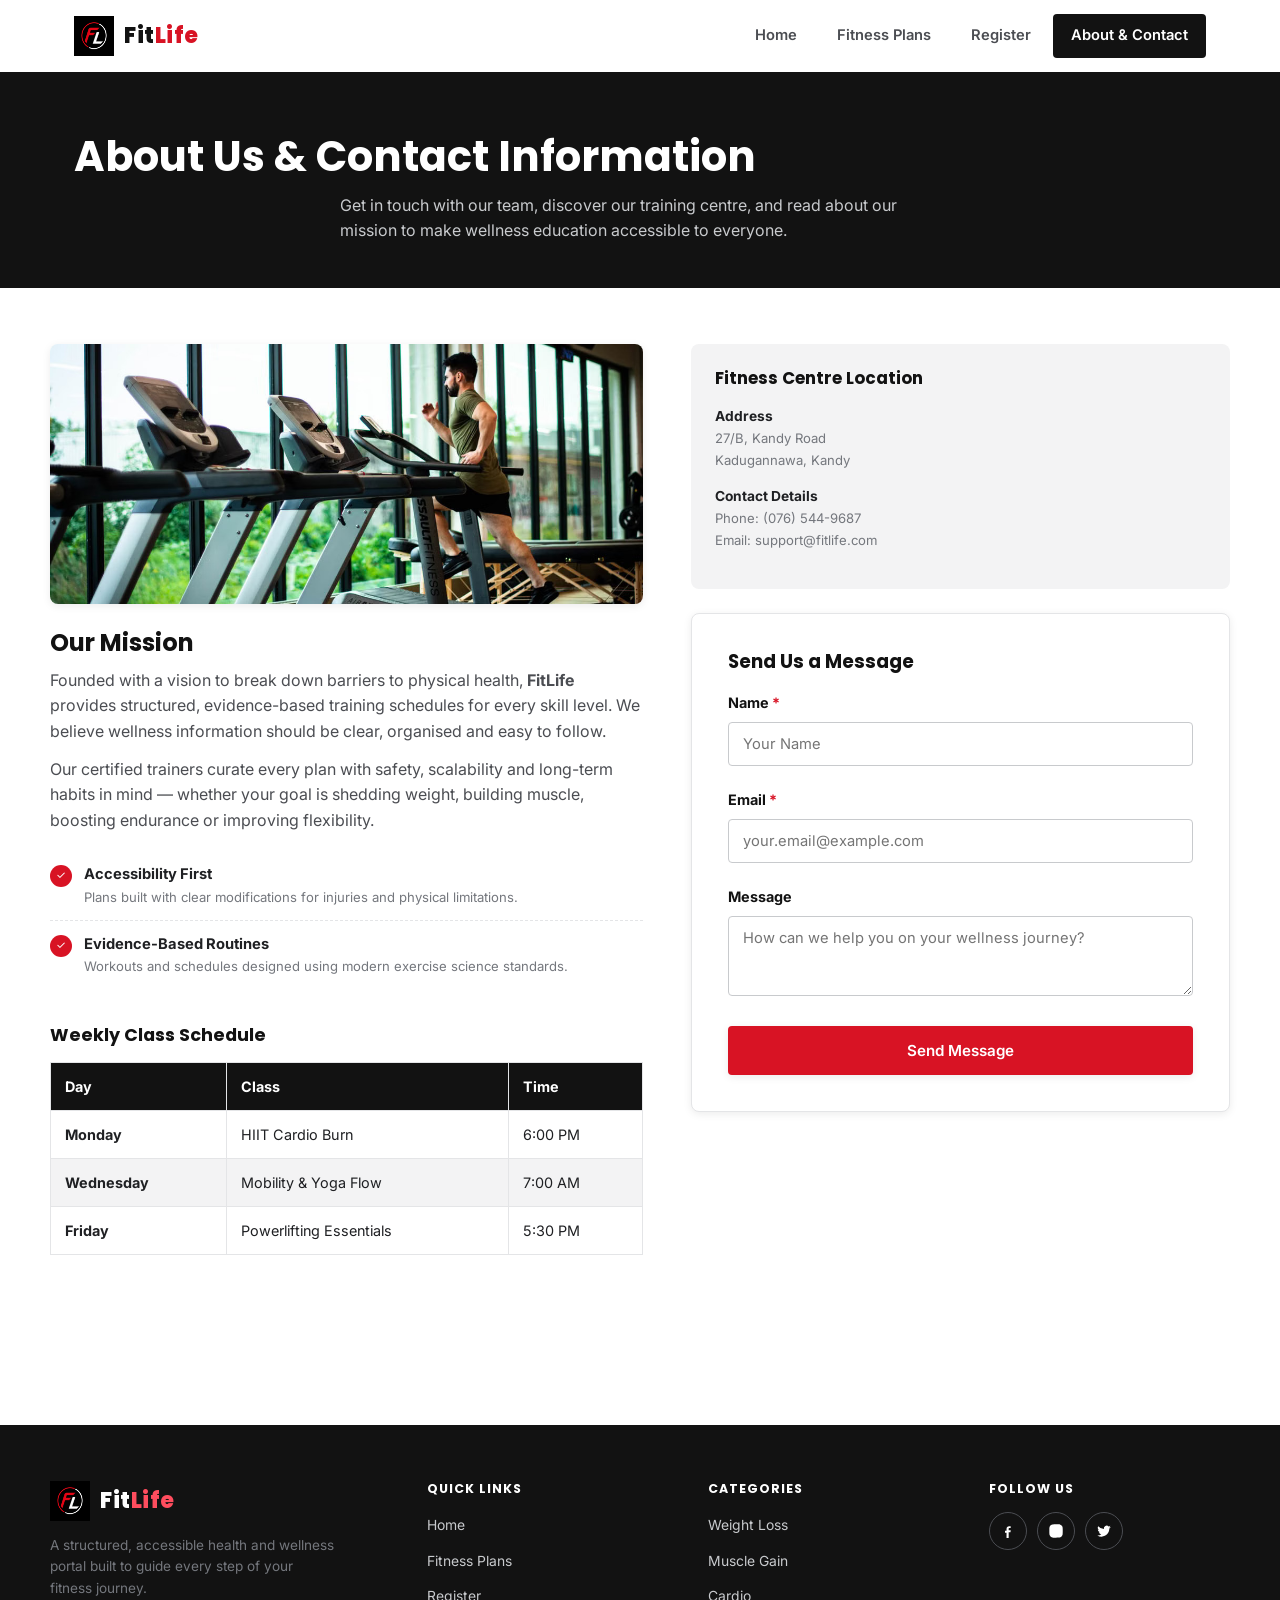
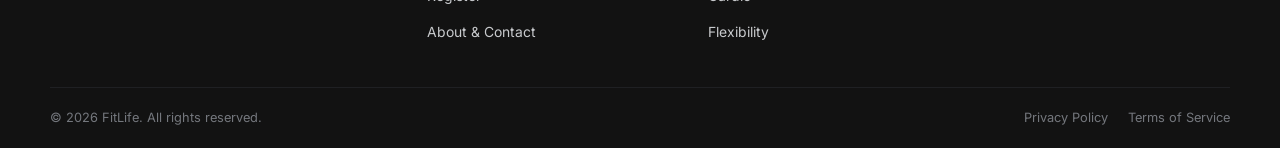
==== about.html @ 2f53031e "First commit - frontend website" ====
<!DOCTYPE html>
<html lang="en">
<head>
  <meta charset="UTF-8">
  <meta name="viewport" content="width=device-width, initial-scale=1.0">
  <title>FitLife | About &amp; Contact</title>
  <meta name="description" content="Learn about FitLife's mission and get in touch with our team.">
  <link rel="preconnect" href="https://fonts.googleapis.com">
  <link href="https://fonts.googleapis.com/css2?family=Poppins:wght@600;700;800&family=Inter:wght@400;500;600;700&display=swap" rel="stylesheet">
  <link rel="stylesheet" href="css/style.css">
  <link rel="stylesheet" href="css/register.css">
</head>
<body>
  <a class="skip-link" href="#main">Skip to main content</a>

  <!--Header / Navigation -->
  <header class="site-header">
    <div class="container header-inner">
      <a href="index.html" class="logo" aria-label="FitLife home">
        <img src="images/logo.png" alt="FitLife Logo" class="logo-icon">
        <span class="logo-text">Fit<span class="accent">Life</span></span>
      </a>
      <nav class="main-nav" id="mainNav" aria-label="Primary">
        <a href="index.html" class="nav-link">Home</a>
        <a href="plans.html" class="nav-link">Fitness Plans</a>
        <a href="register.html" class="nav-link">Register</a>
        <a href="about.html" class="nav-link">About &amp; Contact</a>
      </nav>
      <button class="nav-toggle" id="navToggle" aria-label="Toggle navigation menu" aria-expanded="false" aria-controls="mainNav">
        <span></span><span></span><span></span>
      </button>
    </div>
  </header>

  <main id="main">
    <div class="page-banner">
      <div class="container text-left">
        <h1>About Us &amp; Contact Information</h1>
        <p>Get in touch with our team, discover our training centre, and read about our mission to make wellness education accessible to everyone.</p>
      </div>
    </div>

    <div class="container about-layout">
      <!-- Left column: mission -->
      <div>
        <div class="about-photo">
          <img src="images/hero-gym.jpg" alt="Interior of the FitLife training centre with gym equipment">
        </div>
        <h2>Our Mission</h2>
        <p class="mission-text">Founded with a vision to break down barriers to physical health, <strong>FitLife</strong> provides structured, evidence-based training schedules for every skill level. We believe wellness information should be clear, organised and easy to follow.</p>
        <p class="mission-text">Our certified trainers curate every plan with safety, scalability and long-term habits in mind &mdash; whether your goal is shedding weight, building muscle, boosting endurance or improving flexibility.</p>

        <div class="commitment-list">
          <div class="commitment-item">
            <span class="commitment-check" aria-hidden="true">&#10003;</span>
            <div>
              <strong>Accessibility First</strong>
              <p>Plans built with clear modifications for injuries and physical limitations.</p>
            </div>
          </div>
          <div class="commitment-item">
            <span class="commitment-check" aria-hidden="true">&#10003;</span>
            <div>
              <strong>Evidence-Based Routines</strong>
              <p>Workouts and schedules designed using modern exercise science standards.</p>
            </div>
          </div>
        </div>

        <!-- Accessible data table -->
        <table class="data-table schedule-table">
          <caption>Weekly Class Schedule</caption>
          <thead>
            <tr>
              <th scope="col">Day</th>
              <th scope="col">Class</th>
              <th scope="col">Time</th>
            </tr>
          </thead>
          <tbody>
            <tr>
              <th scope="row">Monday</th>
              <td>HIIT Cardio Burn</td>
              <td>6:00 PM</td>
            </tr>
            <tr>
              <th scope="row">Wednesday</th>
              <td>Mobility &amp; Yoga Flow</td>
              <td>7:00 AM</td>
            </tr>
            <tr>
              <th scope="row">Friday</th>
              <td>Powerlifting Essentials</td>
              <td>5:30 PM</td>
            </tr>
          </tbody>
        </table>
      </div>

      <!-- Right column: contact -->
      <div>
        <div class="info-card">
          <h3>Fitness Centre Location</h3>
          <div class="info-row">
            <div>
              <strong>Address</strong>
              <span>27/B, Kandy Road<br>Kadugannawa, Kandy</span>
            </div>
          </div>
          <div class="info-row">
            <div>
              <strong>Contact Details</strong>
              <span>Phone: (076) 544-9687<br>Email: support@fitlife.com</span>
            </div>
          </div>
        </div>

        <div class="form-card">
          <h3 class="form-card-title">Send Us a Message</h3>
          <div id="contactMessageBox" class="form-message" role="status" aria-live="polite"></div>

          <form id="contactForm" novalidate>
            <div class="field" id="contactNameField">
              <label for="contactName">Name <span class="required-mark">*</span></label>
              <input type="text" id="contactName" name="contactName" placeholder="Your Name">
              <p class="field-error" id="contactNameError"></p>
            </div>
            <div class="field" id="contactEmailField">
              <label for="contactEmail">Email <span class="required-mark">*</span></label>
              <input type="email" id="contactEmail" name="contactEmail" placeholder="your.email@example.com">
              <p class="field-error" id="contactEmailError"></p>
            </div>
            <div class="field">
              <label for="contactMessage">Message</label>
              <textarea id="contactMessage" name="contactMessage" rows="3" placeholder="How can we help you on your wellness journey?"></textarea>
            </div>
            <button type="submit" class="btn btn-primary btn-block">Send Message</button>
          </form>
        </div>
      </div>
    </div>
  </main>

  <!-- Footer -->
  <footer class="site-footer">
    <div class="container footer-grid">
      <div class="footer-brand">
        <a href="index.html" class="logo" aria-label="FitLife home">
          <img src="images/logo.png" alt="FitLife Logo" class="logo-icon">
          <span class="logo-text">Fit<span class="accent">Life</span></span>
        </a>
        <p class="footer-about">A structured, accessible health and wellness portal built to guide every step of your fitness journey.</p>
      </div>
      <div>
        <h3 class="footer-heading">Quick Links</h3>
        <ul class="footer-links">
          <li><a href="index.html">Home</a></li>
          <li><a href="plans.html">Fitness Plans</a></li>
          <li><a href="register.html">Register</a></li>
          <li><a href="about.html">About &amp; Contact</a></li>
        </ul>
      </div>
      <div>
        <h3 class="footer-heading">Categories</h3>
        <ul class="footer-links">
          <li><a href="plans.html?category=weight-loss">Weight Loss</a></li>
          <li><a href="plans.html?category=muscle-gain">Muscle Gain</a></li>
          <li><a href="plans.html?category=cardio">Cardio</a></li>
          <li><a href="plans.html?category=flexibility">Flexibility</a></li>
        </ul>
      </div>
      <div>
        <h3 class="footer-heading">Follow Us</h3>
        <div class="footer-social">
          <a href="https://web.facebook.com" target="_blank" rel="noopener noreferrer" aria-label="FitLife on Facebook"><svg viewBox="0 0 24 24"><path d="M13 22v-8h2.7l.4-3H13V9c0-.9.2-1.5 1.6-1.5H16V5c-.3 0-1.2-.1-2.3-.1-2.3 0-3.9 1.4-3.9 4v2.6H7.5v3H9.8v8h3.2z"/></svg></a>
          <a href="https://www.instagram.com/?variant=following" target="_blank" rel="noopener noreferrer" aria-label="FitLife on Instagram"><svg viewBox="0 0 24 24"><path d="M12 8.3a3.7 3.7 0 1 0 0 7.4 3.7 3.7 0 0 0 0-7.4zM12 2c-2.7 0-3.1 0-4.1.1-1.1 0-1.8.2-2.4.5-.7.3-1.2.6-1.8 1.2C3.1 4.4 2.8 4.9 2.5 5.6c-.3.6-.4 1.3-.5 2.4C2 9 2 9.4 2 12s0 3.1.1 4.1c.1 1.1.2 1.8.5 2.4.3.7.6 1.2 1.2 1.8.6.6 1.1.9 1.8 1.2.6.3 1.3.4 2.4.5C8.9 22 9.3 22 12 22s3.1 0 4.1-.1c1.1 0 1.8-.2 2.4-.5.7-.3 1.2-.6 1.8-1.2.6-.6.9-1.1 1.2-1.8.3-.6.4-1.3.5-2.4.1-1 .1-1.4.1-4.1s0-3.1-.1-4.1c0-1.1-.2-1.8-.5-2.4-.3-.7-.6-1.2-1.2-1.8C19.6 3.1 19.1 2.8 18.4 2.5c-.6-.3-1.3-.4-2.4-.5C15 2 14.6 2 12 2z"/></svg></a>
          <a href="https://x.com/" target="_blank" rel="noopener noreferrer" aria-label="FitLife on Twitter"><svg viewBox="0 0 24 24"><path d="M22 5.9c-.7.3-1.5.6-2.3.7.8-.5 1.5-1.3 1.8-2.3-.8.5-1.7.8-2.6 1a4.1 4.1 0 0 0-7 3.7A11.6 11.6 0 0 1 3.4 4.7a4 4 0 0 0 1.3 5.5c-.7 0-1.3-.2-1.9-.5v.1c0 2 1.4 3.6 3.3 4a4.2 4.2 0 0 1-1.9.1c.5 1.6 2 2.8 3.8 2.9A8.3 8.3 0 0 1 2 18.6a11.6 11.6 0 0 0 6.3 1.9c7.5 0 11.7-6.3 11.7-11.7v-.5c.8-.6 1.5-1.3 2-2.4z"/></svg></a>
        </div>
      </div>
    </div>
    <div class="container footer-bottom">
      <p>&copy; 2026 FitLife. All rights reserved.</p>
      <div class="footer-legal">
        <a href="#">Privacy Policy</a>
        <a href="#">Terms of Service</a>
      </div>
    </div>
  </footer>

  <script src="js/main.js"></script>
  <script src="js/validate.js"></script>
</body>
</html>
---- css/style.css ----
/* 1. Design tokens */
:root {
  --red: #d81324;
  --red-dark: #a10d1b;
  --red-light: #ff4d5e;
  --black: #121212;
  --gray-900: #1f2023;
  --gray-700: #4b4d52;
  --gray-500: #74777d;
  --gray-300: #c8cacd;
  --gray-200: #e4e5e7;
  --gray-100: #f3f3f4;
  --white: #ffffff;

  --font-heading: 'Poppins', 'Segoe UI', Arial, sans-serif;
  --font-body: 'Inter', 'Segoe UI', Arial, sans-serif;

  --radius: 8px;
  --radius-sm: 4px;
  --shadow: 0 10px 30px rgba(18, 18, 18, 0.1);
  --shadow-sm: 0 2px 8px rgba(18, 18, 18, 0.08);
  --max-width: 1180px;
  --transition: 0.25s ease;
}

/* 2. Reset */
*, *::before, *::after { box-sizing: border-box; margin: 0; padding: 0; }

html { scroll-behavior: smooth; }

body {
  font-family: var(--font-body);
  color: var(--gray-900);
  background: var(--white);
  line-height: 1.6;
  -webkit-font-smoothing: antialiased;
}

img { max-width: 100%; display: block; }

a { color: inherit; text-decoration: none; }

ul { list-style: none; }

button { font-family: inherit; cursor: pointer; border: none; background: none; }

h1, h2, h3, h4 {
  font-family: var(--font-heading);
  color: var(--black);
  line-height: 1.25;
  font-weight: 700;
}

.container {
  width: 100%;
  max-width: var(--max-width);
  margin: 0 auto;
  padding: 0 24px;
}

/* Skip link for keyboard / screen-reader users */
.skip-link {
  position: absolute;
  left: -999px;
  top: 0;
  background: var(--red);
  color: var(--white);
  padding: 10px 18px;
  z-index: 999;
  border-radius: 0 0 var(--radius-sm) 0;
}
.skip-link:focus {
  left: 0;
}

/* Focus visibility for accessibility */
a:focus-visible,
button:focus-visible,
input:focus-visible,
select:focus-visible,
textarea:focus-visible {
  outline: 3px solid var(--red);
  outline-offset: 2px;
}

/* 3. Buttons */
.btn {
  display: inline-flex;
  align-items: center;
  justify-content: center;
  gap: 8px;
  padding: 13px 28px;
  border-radius: var(--radius-sm);
  font-weight: 600;
  font-size: 0.95rem;
  transition: transform var(--transition), background var(--transition), box-shadow var(--transition);
  border: 2px solid transparent;
}
.btn:hover { transform: translateY(-2px); }

.btn-primary {
  background: var(--red);
  color: var(--white);
  box-shadow: var(--shadow-sm);
}
.btn-primary:hover { background: var(--red-dark); }

.btn-outline {
  background: transparent;
  border-color: var(--black);
  color: var(--black);
}
.btn-outline:hover { background: var(--black); color: var(--white); }

.btn-dark {
  background: var(--black);
  color: var(--white);
}
.btn-dark:hover { background: var(--red); }

.btn-block { width: 100%; }

/* 4. Header & Navigation */
.site-header {
  position: sticky;
  top: 0;
  z-index: 100;
  background: var(--white);
  border-bottom: 3px solid var(--black);
}

.header-inner {
  display: flex;
  align-items: center;
  justify-content: space-between;
  padding-top: 14px;
  padding-bottom: 14px;
}

.logo {
  display: flex;
  align-items: center;
  gap: 10px;
}

.logo-icon {
  width: 40px;
  height: 40px;
  object-fit: contain;
}

.logo-text {
  font-family: var(--font-heading);
  font-weight: 800;
  font-size: 1.4rem;
  letter-spacing: 0.5px;
  color: var(--black);
}
.logo-text .accent { color: var(--red); }

.main-nav {
  display: flex;
  align-items: center;
  gap: 4px;
}

.nav-link {
  padding: 10px 18px;
  border-radius: var(--radius-sm);
  font-weight: 600;
  font-size: 0.92rem;
  color: var(--gray-700);
  transition: background var(--transition), color var(--transition);
}
.nav-link:hover { background: var(--gray-100); color: var(--black); }
.nav-link.active {
  background: var(--black);
  color: var(--white);
}

.nav-toggle {
  display: none;
  flex-direction: column;
  gap: 5px;
  padding: 8px;
}
.nav-toggle span {
  width: 26px;
  height: 3px;
  background: var(--black);
  border-radius: 2px;
  transition: transform var(--transition), opacity var(--transition);
}
.nav-toggle[aria-expanded="true"] span:nth-child(1) { transform: translateY(8px) rotate(45deg); }
.nav-toggle[aria-expanded="true"] span:nth-child(2) { opacity: 0; }
.nav-toggle[aria-expanded="true"] span:nth-child(3) { transform: translateY(-8px) rotate(-45deg); }

/* 5. Footer */
.site-footer {
  background: var(--black);
  color: var(--gray-300);
  margin-top: 80px;
}

.footer-grid {
  display: grid;
  grid-template-columns: 1.4fr 1fr 1fr 1fr;
  gap: 40px;
  padding: 56px 0 32px;
}

.footer-brand .logo-text { color: var(--white); }
.footer-brand .logo-text .accent { color: var(--red-light); }
.footer-about {
  margin-top: 14px;
  font-size: 0.85rem;
  color: var(--gray-500);
  max-width: 32ch;
}

.footer-heading {
  font-family: var(--font-heading);
  font-size: 0.78rem;
  font-weight: 700;
  letter-spacing: 1px;
  text-transform: uppercase;
  color: var(--white);
  margin-bottom: 16px;
}

.footer-links li { margin-bottom: 10px; }
.footer-links a {
  font-size: 0.87rem;
  color: var(--gray-300);
  transition: color var(--transition);
}
.footer-links a:hover { color: var(--red-light); }

.footer-social { display: flex; gap: 10px; }
.footer-social a {
  width: 38px;
  height: 38px;
  border: 1px solid var(--gray-700);
  border-radius: 50%;
  display: flex;
  align-items: center;
  justify-content: center;
  transition: background var(--transition), border-color var(--transition);
}
.footer-social a:hover { background: var(--red); border-color: var(--red); }
.footer-social svg { width: 16px; height: 16px; fill: var(--white); }

.footer-bottom {
  border-top: 1px solid var(--gray-900);
  padding: 20px 0;
  display: flex;
  align-items: center;
  justify-content: space-between;
  flex-wrap: wrap;
  gap: 12px;
  font-size: 0.8rem;
  color: var(--gray-500);
}
.footer-bottom a { color: var(--gray-500); }
.footer-bottom a:hover { color: var(--red-light); }
.footer-legal { display: flex; gap: 20px; }

/* 6. Shared section utilities */
.section { padding: 72px 0; }
.section-tight { padding: 48px 0; }

.section-head {
  max-width: 640px;
  margin: 0 auto 44px;
  text-align: center;
}
.section-head h2 { font-size: 2rem; margin-bottom: 10px; }
.section-head p { color: var(--gray-500); }

.eyebrow {
  display: inline-flex;
  align-items: center;
  gap: 8px;
  padding: 6px 14px;
  border: 1px solid var(--gray-200);
  border-radius: 999px;
  font-size: 0.72rem;
  font-weight: 700;
  letter-spacing: 1px;
  text-transform: uppercase;
  color: var(--gray-700);
}
.eyebrow .dot {
  width: 8px;
  height: 8px;
  border-radius: 50%;
  background: var(--red);
}

/* Basic accessible data table styling (reused where a table appears) */
.data-table { width: 100%; border-collapse: collapse; font-size: 0.9rem; }
.data-table caption {
  text-align: left;
  font-weight: 700;
  font-family: var(--font-heading);
  color: var(--black);
  margin-bottom: 12px;
  font-size: 1.1rem;
}
.data-table th, .data-table td {
  padding: 12px 14px;
  border: 1px solid var(--gray-200);
  text-align: left;
}
.data-table thead th {
  background: var(--black);
  color: var(--white);
}
.data-table tbody tr:nth-child(even) { background: var(--gray-100); }

/* Visually-hidden helper (for screen-reader-only text) */
.sr-only {
  position: absolute;
  width: 1px; height: 1px;
  padding: 0; margin: -1px;
  overflow: hidden;
  clip: rect(0,0,0,0);
  white-space: nowrap;
  border: 0;
}

/* Toast / success message used by JS form validation */
.form-message {
  padding: 12px 16px;
  border-radius: var(--radius-sm);
  font-size: 0.88rem;
  font-weight: 600;
  margin-top: 6px;
  display: none;
}
.form-message.success {
  display: block;
  background: #e9f9ee;
  color: #146c2e;
  border: 1px solid #b7ecc4;
}
.form-message.error {
  display: block;
  background: #fdeceb;
  color: var(--red-dark);
  border: 1px solid #f6b7bb;
}

.field-error {
  color: var(--red-dark);
  font-size: 0.78rem;
  font-weight: 600;
  margin-top: 4px;
  display: none;
}
.field-error.show { display: block; }

.has-error input, .has-error select, .has-error textarea {
  border-color: var(--red) !important;
}

/* Utility alignment classes (used sparingly to avoid inline styles) */
.text-left { text-align: left; }
.text-left p { margin-left: 0; }

/* 7. Responsive  */
@media (max-width: 900px) {
  .footer-grid { grid-template-columns: 1fr 1fr; }
}

@media (max-width: 800px) {
  .main-nav {
    position: absolute;
    top: 100%;
    left: 0;
    right: 0;
    background: var(--white);
    border-bottom: 3px solid var(--black);
    flex-direction: column;
    align-items: stretch;
    padding: 10px 24px 18px;
    display: none;
  }
  .main-nav.open { display: flex; }
  .nav-link { text-align: center; }
  .nav-toggle { display: flex; }
}

@media (max-width: 640px) {
  .footer-grid { grid-template-columns: 1fr; }
  .section-head h2 { font-size: 1.6rem; }
}
---- css/register.css ----
.page-banner {
  background: var(--black);
  color: var(--white);
  padding: 56px 0 44px;
  text-align: center;
}
.page-banner h1 { color: var(--white); font-size: clamp(1.8rem, 4vw, 2.6rem); }
.page-banner p { color: var(--gray-300); margin-top: 10px; max-width: 60ch; margin-left: auto; margin-right: auto; }
.page-banner .required-mark { color: var(--red-light); font-weight: 700; }

.form-wrapper {
  max-width: 680px;
  margin: 0 auto;
  padding: 56px 0 90px;
}

.form-card {
  background: var(--white);
  border: 1px solid var(--gray-200);
  border-radius: var(--radius);
  padding: 36px;
  box-shadow: var(--shadow-sm);
}

.field { margin-bottom: 22px; }
.field label {
  display: block;
  font-weight: 700;
  font-size: 0.9rem;
  margin-bottom: 8px;
  color: var(--black);
}
.required-mark { color: var(--red); }

.field input[type="text"],
.field input[type="email"],
.field input[type="tel"],
.field select,
.field textarea {
  width: 100%;
  padding: 12px 14px;
  border: 1px solid var(--gray-300);
  border-radius: var(--radius-sm);
  font-size: 0.92rem;
  font-family: inherit;
  transition: border-color var(--transition), box-shadow var(--transition);
}
.field input:focus,
.field select:focus,
.field textarea:focus {
  border-color: var(--red);
  box-shadow: 0 0 0 3px rgba(216,19,36,0.12);
  outline: none;
}
.field-hint { font-size: 0.78rem; color: var(--gray-500); margin-top: 6px; }

.radio-grid {
  display: grid;
  grid-template-columns: repeat(3, 1fr);
  gap: 12px;
}
.radio-option {
  border: 1px solid var(--gray-300);
  border-radius: var(--radius-sm);
  padding: 12px;
  display: flex;
  align-items: flex-start;
  gap: 10px;
  cursor: pointer;
  transition: border-color var(--transition), background var(--transition);
}
.radio-option:hover { background: var(--gray-100); }
.radio-option input { margin-top: 3px; accent-color: var(--red); width: 16px; height: 16px; }
.radio-option strong { display: block; font-size: 0.88rem; }
.radio-option span { display: block; font-size: 0.72rem; color: var(--gray-500); }

.checkbox-option {
  display: flex;
  align-items: flex-start;
  gap: 10px;
  font-size: 0.83rem;
  color: var(--gray-700);
  margin-bottom: 12px;
  cursor: pointer;
}
.checkbox-option input { margin-top: 3px; accent-color: var(--red); width: 16px; height: 16px; flex-shrink: 0; }

/* Contact page grid (about.html) */
.about-layout {
  display: grid;
  grid-template-columns: 1.1fr 1fr;
  gap: 48px;
  padding: 56px 0 90px;
  align-items: start;
}
.about-photo {
  border-radius: var(--radius);
  overflow: hidden;
  margin-bottom: 24px;
  box-shadow: var(--shadow-sm);
}
.about-photo img { width: 100%; height: 260px; object-fit: cover; }

.mission-text { color: var(--gray-700); margin-top: 10px; }
.mission-text + .mission-text { margin-top: 12px; }
.schedule-table { margin-top: 32px; }
.form-card-title { margin-bottom: 18px; }

.commitment-list { margin-top: 18px; }
.commitment-item {
  display: flex;
  gap: 12px;
  padding: 12px 0;
  border-top: 1px dashed var(--gray-200);
}
.commitment-item:first-child { border-top: none; }
.commitment-check {
  width: 22px; height: 22px;
  border-radius: 50%;
  background: var(--red);
  color: var(--white);
  flex-shrink: 0;
  display: flex; align-items: center; justify-content: center;
  font-size: 0.7rem;
  margin-top: 2px;
}
.commitment-item strong { display: block; font-size: 0.92rem; }
.commitment-item p { font-size: 0.82rem; color: var(--gray-500); }

.info-card {
  background: var(--gray-100);
  border-radius: var(--radius);
  padding: 24px;
  margin-bottom: 24px;
}
.info-card h3 { font-size: 1.05rem; margin-bottom: 16px; }
.info-row {
  display: flex;
  gap: 12px;
  margin-bottom: 14px;
  font-size: 0.86rem;
}
.info-row strong { display: block; }
.info-row span { color: var(--gray-500); font-size: 0.82rem; }

@media (max-width: 900px) {
  .about-layout { grid-template-columns: 1fr; }
}
@media (max-width: 560px) {
  .radio-grid { grid-template-columns: 1fr; }
  .form-card { padding: 24px; }
}
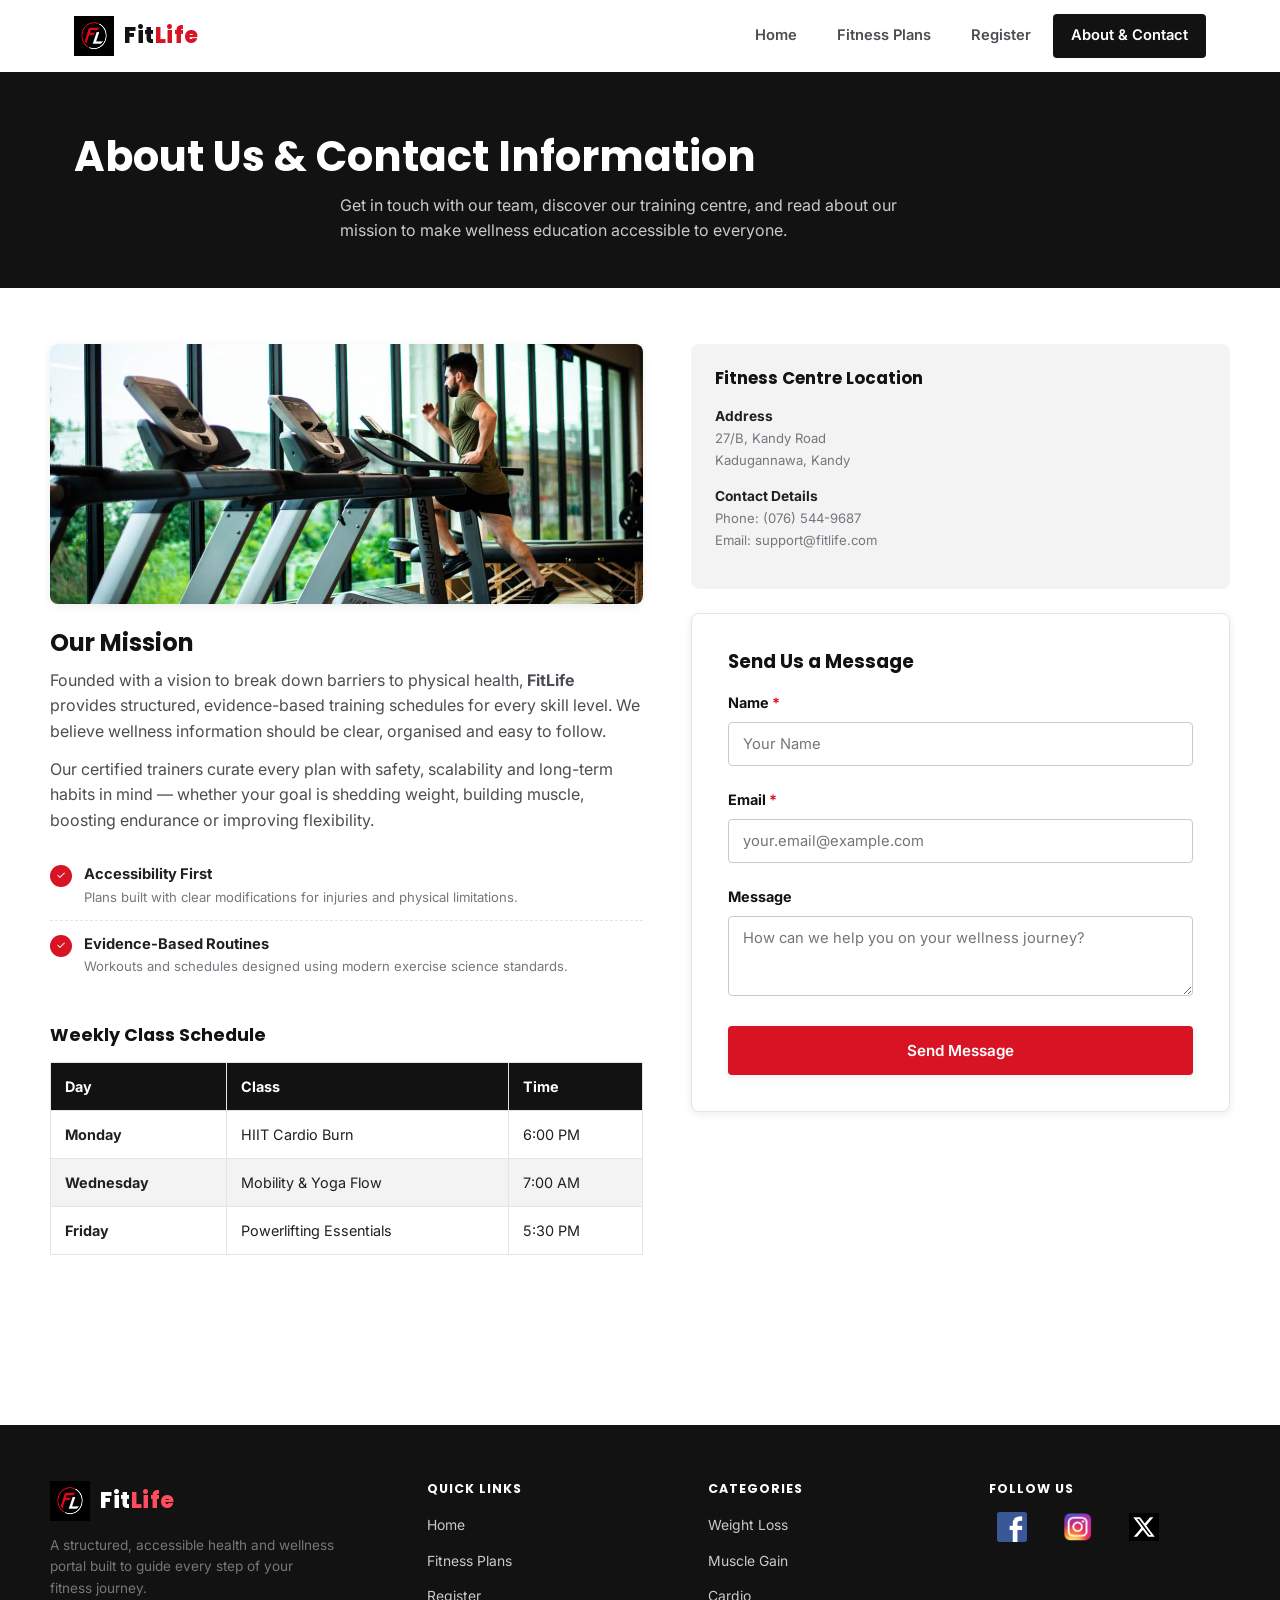
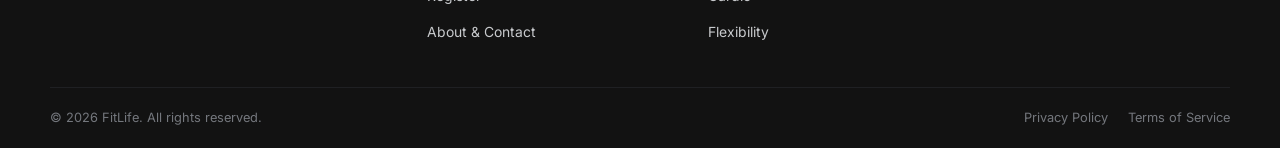
==== commit 0a52fc1e: "Updated footer social icons and fixed plan selection bug from home page" ====
--- a/about.html
+++ b/about.html
@@ -172,9 +172,9 @@
       <div>
         <h3 class="footer-heading">Follow Us</h3>
         <div class="footer-social">
-          <a href="https://web.facebook.com" target="_blank" rel="noopener noreferrer" aria-label="FitLife on Facebook"><svg viewBox="0 0 24 24"><path d="M13 22v-8h2.7l.4-3H13V9c0-.9.2-1.5 1.6-1.5H16V5c-.3 0-1.2-.1-2.3-.1-2.3 0-3.9 1.4-3.9 4v2.6H7.5v3H9.8v8h3.2z"/></svg></a>
-          <a href="https://www.instagram.com/?variant=following" target="_blank" rel="noopener noreferrer" aria-label="FitLife on Instagram"><svg viewBox="0 0 24 24"><path d="M12 8.3a3.7 3.7 0 1 0 0 7.4 3.7 3.7 0 0 0 0-7.4zM12 2c-2.7 0-3.1 0-4.1.1-1.1 0-1.8.2-2.4.5-.7.3-1.2.6-1.8 1.2C3.1 4.4 2.8 4.9 2.5 5.6c-.3.6-.4 1.3-.5 2.4C2 9 2 9.4 2 12s0 3.1.1 4.1c.1 1.1.2 1.8.5 2.4.3.7.6 1.2 1.2 1.8.6.6 1.1.9 1.8 1.2.6.3 1.3.4 2.4.5C8.9 22 9.3 22 12 22s3.1 0 4.1-.1c1.1 0 1.8-.2 2.4-.5.7-.3 1.2-.6 1.8-1.2.6-.6.9-1.1 1.2-1.8.3-.6.4-1.3.5-2.4.1-1 .1-1.4.1-4.1s0-3.1-.1-4.1c0-1.1-.2-1.8-.5-2.4-.3-.7-.6-1.2-1.2-1.8C19.6 3.1 19.1 2.8 18.4 2.5c-.6-.3-1.3-.4-2.4-.5C15 2 14.6 2 12 2z"/></svg></a>
-          <a href="https://x.com/" target="_blank" rel="noopener noreferrer" aria-label="FitLife on Twitter"><svg viewBox="0 0 24 24"><path d="M22 5.9c-.7.3-1.5.6-2.3.7.8-.5 1.5-1.3 1.8-2.3-.8.5-1.7.8-2.6 1a4.1 4.1 0 0 0-7 3.7A11.6 11.6 0 0 1 3.4 4.7a4 4 0 0 0 1.3 5.5c-.7 0-1.3-.2-1.9-.5v.1c0 2 1.4 3.6 3.3 4a4.2 4.2 0 0 1-1.9.1c.5 1.6 2 2.8 3.8 2.9A8.3 8.3 0 0 1 2 18.6a11.6 11.6 0 0 0 6.3 1.9c7.5 0 11.7-6.3 11.7-11.7v-.5c.8-.6 1.5-1.3 2-2.4z"/></svg></a>
+          <a href="https://web.facebook.com" target="_blank" rel="noopener noreferrer" aria-label="FitLife on Facebook"><img src="images/facebook.png" alt="Facebook"></a>
+          <a href="https://www.instagram.com/?variant=following" target="_blank" rel="noopener noreferrer" aria-label="FitLife on Instagram"><img src="images/instagram.png" alt="Instagram"></a>
+          <a href="https://x.com/" target="_blank" rel="noopener noreferrer" aria-label="FitLife on Twitter"><img src="images/twitter.png" alt="Twitter"></a>
         </div>
       </div>
     </div>
--- a/css/style.css
+++ b/css/style.css
@@ -236,19 +236,22 @@
 }
 .footer-links a:hover { color: var(--red-light); }
 
-.footer-social { display: flex; gap: 10px; }
+.footer-social { display: flex; gap: 20px; }
+
+.footer-social a img {
+    width: 30px;
+    height: 30px;
+    object-fit: contain;
+}
+
 .footer-social a {
-  width: 38px;
-  height: 38px;
-  border: 1px solid var(--gray-700);
-  border-radius: 50%;
-  display: flex;
-  align-items: center;
-  justify-content: center;
-  transition: background var(--transition), border-color var(--transition);
-}
-.footer-social a:hover { background: var(--red); border-color: var(--red); }
-.footer-social svg { width: 16px; height: 16px; fill: var(--white); }
+    display: inline-flex;
+    margin: 0 8px;
+}
+
+.footer-social a:hover img {
+    transform: scale(1.1);
+}
 
 .footer-bottom {
   border-top: 1px solid var(--gray-900);
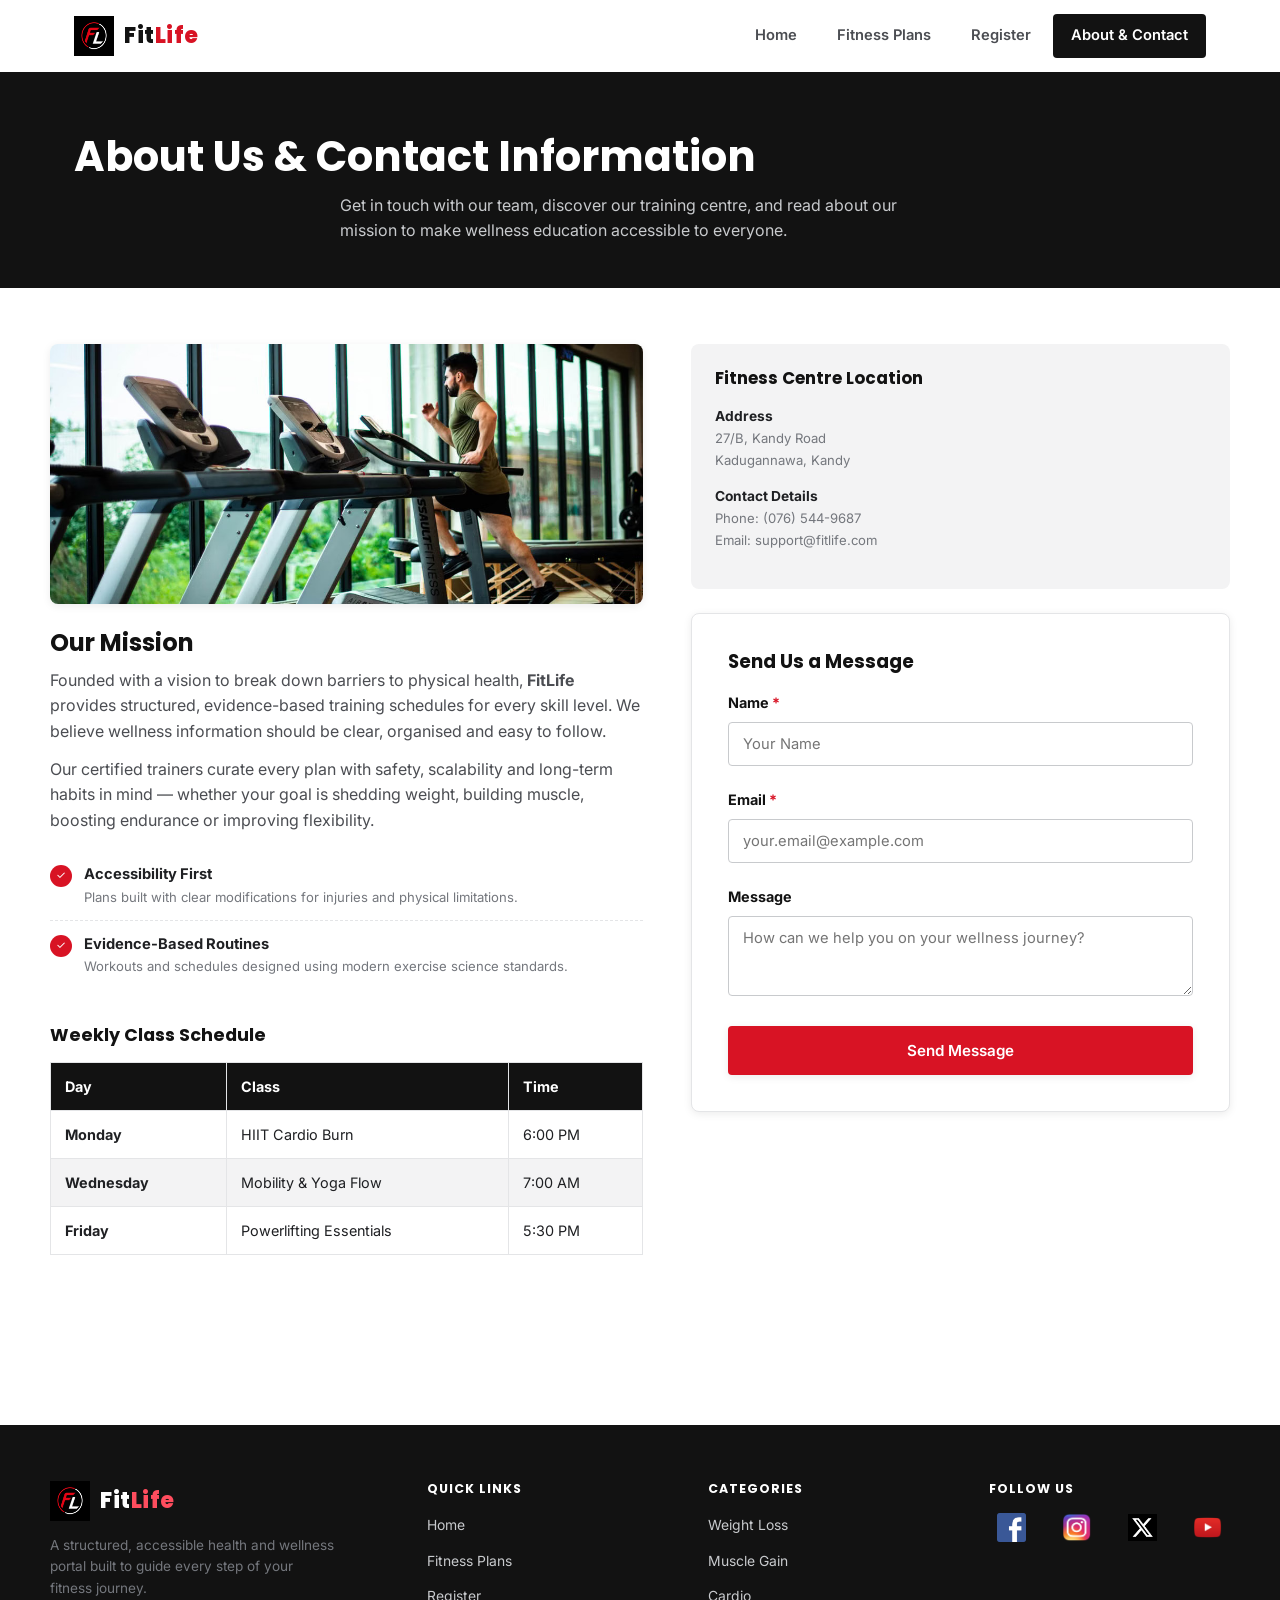
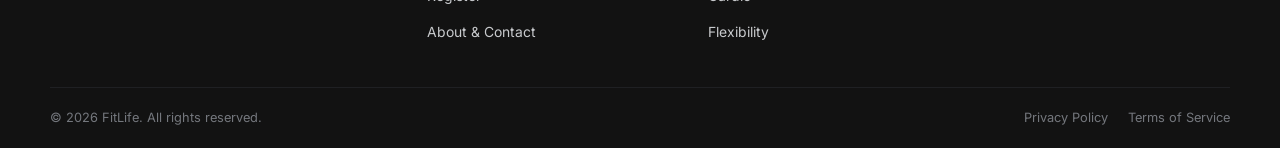
==== commit 8beab25d: "add youtube to footer" ====
--- a/about.html
+++ b/about.html
@@ -3,6 +3,7 @@
 <head>
   <meta charset="UTF-8">
   <meta name="viewport" content="width=device-width, initial-scale=1.0">
+  <link rel="icon" type="image/png" href="images/logo.png">
   <title>FitLife | About &amp; Contact</title>
   <meta name="description" content="Learn about FitLife's mission and get in touch with our team.">
   <link rel="preconnect" href="https://fonts.googleapis.com">
@@ -175,6 +176,7 @@
           <a href="https://web.facebook.com" target="_blank" rel="noopener noreferrer" aria-label="FitLife on Facebook"><img src="images/facebook.png" alt="Facebook"></a>
           <a href="https://www.instagram.com/?variant=following" target="_blank" rel="noopener noreferrer" aria-label="FitLife on Instagram"><img src="images/instagram.png" alt="Instagram"></a>
           <a href="https://x.com/" target="_blank" rel="noopener noreferrer" aria-label="FitLife on Twitter"><img src="images/twitter.png" alt="Twitter"></a>
+          <a href="https://www.youtube.com/" target="_blank" rel="noopener noreferrer" aria-label="FitLife on YouTube"><img src="images/youtube.png" alt="YouTube"></a>
         </div>
       </div>
     </div>
